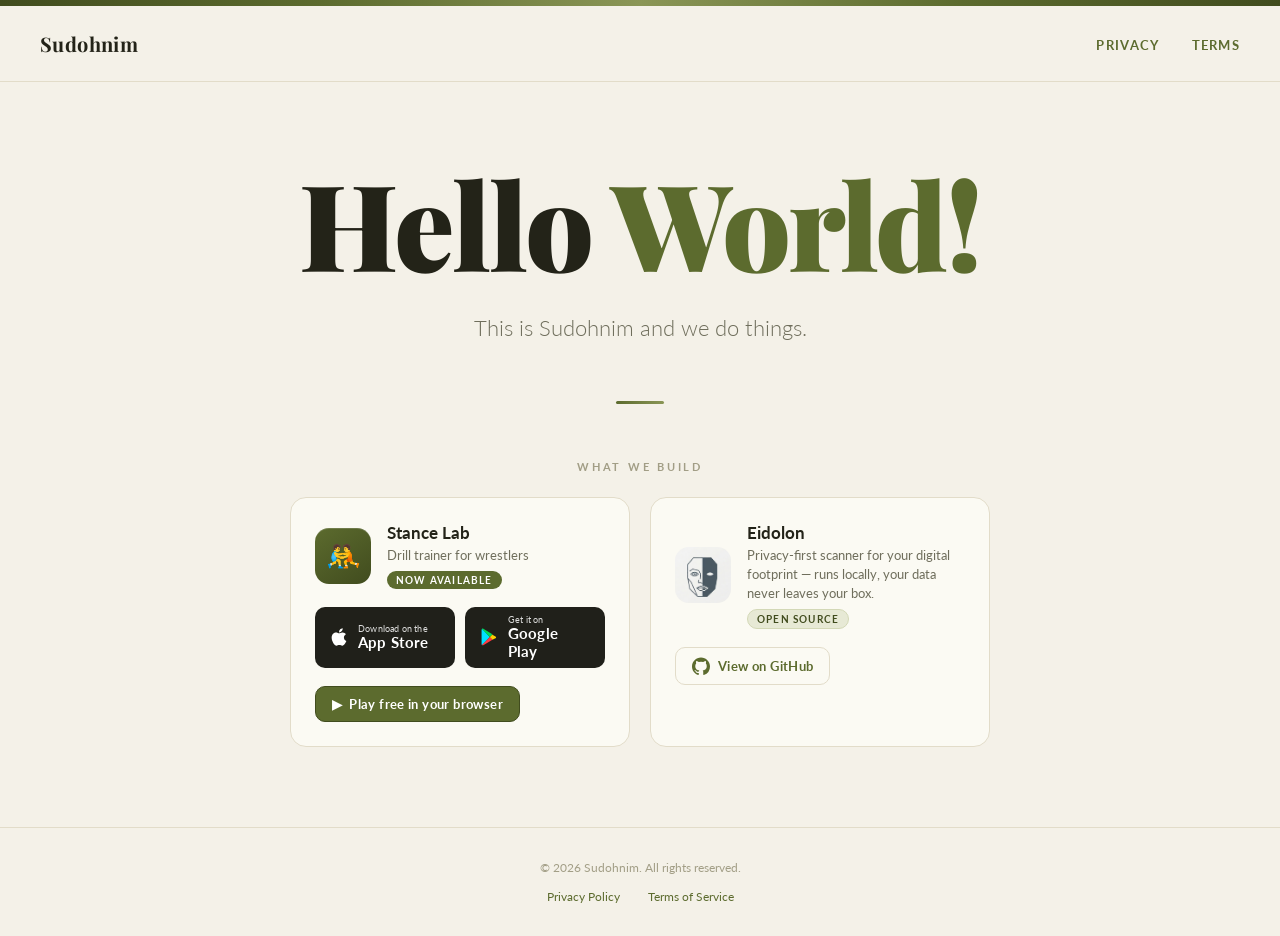
==== index.html @ e7ce8792 "updated website theme + added eidolon + fix up stance lab" ====
<!DOCTYPE html>
<html lang="en">
<head>
  <meta charset="UTF-8" />
  <meta name="viewport" content="width=device-width, initial-scale=1.0" />
  <title>Sudohnim</title>
  <meta name="google-site-verification" content="E_Pe6UE-UhsYs4GHNRGGZE3-8_mEVrTm-F8NxBRQSS4" />
  <link href="https://fonts.googleapis.com/css2?family=Playfair+Display:wght@700;900&family=Lato:wght@300;400;700&display=swap" rel="stylesheet" />
  <style>
    :root {
      --bg: #F4F1E8;        /* warm cream page */
      --surface: #FBFAF3;   /* card / raised surface */
      --surface-2: #EEEADD; /* subtle section background */
      --ink: #232318;       /* warm near-black text */
      --muted: #6F6E5C;     /* muted warm text */
      --faint: #A29E86;     /* faint labels */
      --olive: #5C6B2E;     /* rich olive green accent */
      --olive-deep: #414C1E;/* darker olive (hover) */
      --olive-tint: #E7E9D5;/* pale olive tint */
      --border: #E2DCC9;    /* warm border */
    }

    * { margin: 0; padding: 0; box-sizing: border-box; }

    body {
      font-family: 'Lato', sans-serif;
      background-color: var(--bg);
      color: var(--ink);
      min-height: 100vh;
      display: flex;
      flex-direction: column;
    }

    body::before {
      content: '';
      display: block;
      height: 6px;
      background: linear-gradient(90deg, var(--olive-deep), var(--olive), #8A9656, var(--olive), var(--olive-deep));
    }

    header {
      padding: 24px 40px;
      display: flex;
      align-items: center;
      justify-content: space-between;
      border-bottom: 1px solid var(--border);
    }

    .logo {
      font-family: 'Playfair Display', serif;
      font-size: 20px;
      font-weight: 700;
      color: var(--ink);
      letter-spacing: 0.02em;
    }

    nav a {
      font-size: 13px;
      font-weight: 700;
      letter-spacing: 0.1em;
      text-transform: uppercase;
      color: var(--olive);
      text-decoration: none;
      margin-left: 28px;
      transition: color 0.2s;
    }
    nav a:hover { color: var(--ink); }

    main {
      flex: 1;
      display: flex;
      flex-direction: column;
      align-items: center;
      justify-content: center;
      text-align: center;
      padding: 80px 24px;
    }

    h1 {
      font-family: 'Playfair Display', serif;
      font-size: clamp(56px, 12vw, 120px);
      font-weight: 900;
      line-height: 1;
      color: var(--ink);
      letter-spacing: -0.02em;
      margin-bottom: 28px;
    }

    h1 span {
      color: var(--olive);
    }

    .tagline {
      font-size: clamp(16px, 2.5vw, 22px);
      font-weight: 300;
      color: var(--muted);
      max-width: 480px;
      line-height: 1.6;
      margin-bottom: 56px;
    }

    .divider {
      width: 48px;
      height: 3px;
      background: linear-gradient(90deg, var(--olive), #8A9656);
      border-radius: 2px;
      margin: 0 auto 56px;
    }

    .apps {
      display: flex;
      flex-direction: column;
      align-items: center;
      gap: 20px;
      width: 100%;
    }

    .apps-label {
      font-size: 11px;
      font-weight: 700;
      letter-spacing: 0.25em;
      text-transform: uppercase;
      color: var(--faint);
      margin-bottom: 4px;
    }

    .card-grid {
      display: flex;
      flex-wrap: wrap;
      justify-content: center;
      gap: 20px;
      width: 100%;
      max-width: 760px;
    }

    .app-card {
      display: flex;
      flex-direction: column;
      gap: 18px;
      background: var(--surface);
      border: 1px solid var(--border);
      border-radius: 16px;
      padding: 24px;
      width: 340px;
      text-align: left;
      transition: transform 0.2s, box-shadow 0.2s, border-color 0.2s;
    }
    .app-card:hover {
      transform: translateY(-3px);
      box-shadow: 0 12px 28px rgba(65, 76, 30, 0.12);
      border-color: var(--olive-tint);
    }

    .app-head {
      display: flex;
      align-items: center;
      gap: 16px;
    }

    .app-icon {
      width: 56px;
      height: 56px;
      border-radius: 14px;
      display: flex;
      align-items: center;
      justify-content: center;
      font-size: 28px;
      flex-shrink: 0;
      overflow: hidden;
    }
    .app-icon.stance {
      background: linear-gradient(145deg, var(--olive), var(--olive-deep));
      box-shadow: inset 0 1px 0 rgba(255,255,255,0.15);
    }
    .app-icon img { width: 100%; height: 100%; object-fit: cover; display: block; }

    .app-info { flex: 1; min-width: 0; }
    .app-name {
      font-weight: 700;
      font-size: 17px;
      color: var(--ink);
      margin-bottom: 3px;
    }
    .app-desc {
      font-size: 13px;
      color: var(--muted);
      font-weight: 400;
      line-height: 1.45;
    }

    .badge-pill {
      display: inline-block;
      font-size: 10px;
      font-weight: 700;
      letter-spacing: 0.12em;
      text-transform: uppercase;
      padding: 3px 9px;
      border-radius: 20px;
      margin-top: 6px;
    }
    .badge-pill.live { background: var(--olive); color: #fff; }
    .badge-pill.oss {
      background: var(--olive-tint);
      color: var(--olive-deep);
      border: 1px solid #D3D8B6;
    }

    /* store badges */
    .stores { display: flex; gap: 10px; flex-wrap: wrap; }
    .store-badge {
      display: flex;
      align-items: center;
      gap: 9px;
      background: #20201A;
      color: #fff;
      border-radius: 10px;
      padding: 8px 14px;
      text-decoration: none;
      flex: 1;
      min-width: 130px;
      transition: background 0.2s;
    }
    .store-badge:hover { background: #000; }
    .store-badge svg { flex-shrink: 0; }
    .store-text { display: flex; flex-direction: column; line-height: 1.15; }
    .store-text .small { font-size: 9px; letter-spacing: 0.02em; opacity: 0.85; }
    .store-text .big { font-size: 15px; font-weight: 700; letter-spacing: 0.01em; }

    /* github link */
    .gh-link {
      display: inline-flex;
      align-items: center;
      gap: 8px;
      align-self: flex-start;
      font-size: 13px;
      font-weight: 700;
      letter-spacing: 0.03em;
      color: var(--olive);
      text-decoration: none;
      border: 1px solid var(--border);
      border-radius: 10px;
      padding: 9px 16px;
      transition: color 0.2s, border-color 0.2s, background 0.2s;
    }
    .gh-link:hover { color: var(--olive-deep); border-color: var(--olive); background: var(--olive-tint); }

    /* play-in-browser link */
    .play-link {
      display: inline-flex;
      align-items: center;
      gap: 8px;
      align-self: flex-start;
      font-size: 13px;
      font-weight: 700;
      letter-spacing: 0.03em;
      color: #fff;
      text-decoration: none;
      background: var(--olive);
      border: 1px solid var(--olive-deep);
      border-radius: 10px;
      padding: 9px 16px;
      transition: background 0.2s;
    }
    .play-link:hover { background: var(--olive-deep); }

    footer {
      padding: 32px 40px;
      text-align: center;
      border-top: 1px solid var(--border);
    }

    footer p {
      font-size: 12px;
      color: var(--faint);
      margin-bottom: 10px;
    }

    footer a {
      font-size: 12px;
      color: var(--olive);
      text-decoration: none;
      margin: 0 12px;
      transition: color 0.2s;
    }
    footer a:hover { color: var(--ink); }
  </style>
</head>
<body>
  <header>
    <div class="logo">Sudohnim</div>
    <nav>
      <a href="privacy.html">Privacy</a>
      <a href="terms.html">Terms</a>
    </nav>
  </header>

  <main>
    <h1>Hello <span>World!</span></h1>
    <p class="tagline">This is Sudohnim and we do things.</p>
    <div class="divider"></div>

    <div class="apps">
      <div class="apps-label">What We Build</div>
      <div class="card-grid">

        <!-- Stance Lab -->
        <div class="app-card">
          <div class="app-head">
            <div class="app-icon stance">🤼</div>
            <div class="app-info">
              <div class="app-name">Stance Lab</div>
              <div class="app-desc">Drill trainer for wrestlers</div>
              <span class="badge-pill live">Now Available</span>
            </div>
          </div>
          <div class="stores">
            <a class="store-badge" href="https://apps.apple.com/us/app/stance-lab-training/id6778647656" target="_blank" rel="noopener" aria-label="Download Stance Lab on the App Store">
              <svg width="20" height="20" viewBox="0 0 384 512" xmlns="http://www.w3.org/2000/svg"><path fill="#fff" d="M318.7 268.7c-.2-36.7 16.4-64.4 50-84.8-18.8-26.9-47.2-41.7-84.7-44.6-35.5-2.8-74.3 20.7-88.5 20.7-15 0-49.4-19.7-76.4-19.7C63.3 141.2 4 184.8 4 273.5q0 39.3 14.4 81.2c12.8 36.7 59 126.7 107.2 125.2 25.2-.6 43-17.9 75.8-17.9 31.8 0 48.3 17.9 76.4 17.9 48.6-.7 90.4-82.5 102.6-119.3-65.2-30.7-61.7-90-61.7-91.9zm-56.6-164.2c27.3-32.4 24.8-61.9 24-72.5-24.1 1.4-52 16.4-67.9 34.9-17.5 19.8-27.8 44.3-25.6 71.9 26.1 2 49.9-11.4 69.5-34.3z"/></svg>
              <span class="store-text"><span class="small">Download on the</span><span class="big">App Store</span></span>
            </a>
            <a class="store-badge" href="https://play.google.com/store/apps/details?id=com.sudohnim.stancecheck&hl=en_US" target="_blank" rel="noopener" aria-label="Get Stance Lab on Google Play">
              <svg width="20" height="20" viewBox="0 0 24 24" xmlns="http://www.w3.org/2000/svg">
                <path fill="#00E0FF" d="M3.6 2.3c-.3.3-.5.7-.5 1.3v16.8c0 .6.2 1 .5 1.3l.1.1L13 12.1v-.2L3.7 2.2z"/>
                <path fill="#FFCE00" d="m16 15.3-3-3v-.2l3-3 .1.1 3.7 2.1c1 .6 1 1.6 0 2.2L16.1 15.2z"/>
                <path fill="#FF3A44" d="M16.1 15.2 13 12 3.6 21.7c.4.4.9.4 1.6.1l10.9-6.6z"/>
                <path fill="#00D856" d="M16.1 8.8 5.2 2.2c-.7-.4-1.2-.3-1.6.1L13 12z"/>
              </svg>
              <span class="store-text"><span class="small">Get it on</span><span class="big">Google Play</span></span>
            </a>
          </div>
          <a class="play-link" href="/stancelab/">▶&nbsp; Play free in your browser</a>
        </div>

        <!-- Eidolon -->
        <div class="app-card">
          <div class="app-head">
            <div class="app-icon"><img src="assets/eidolon-logo.png" alt="Eidolon logo" /></div>
            <div class="app-info">
              <div class="app-name">Eidolon</div>
              <div class="app-desc">Privacy-first scanner for your digital footprint — runs locally, your data never leaves your box.</div>
              <span class="badge-pill oss">Open Source</span>
            </div>
          </div>
          <a class="gh-link" href="https://github.com/sudohnim/eidolon" target="_blank" rel="noopener">
            <svg width="18" height="18" viewBox="0 0 24 24" fill="currentColor" xmlns="http://www.w3.org/2000/svg"><path d="M12 .5C5.37.5 0 5.87 0 12.5c0 5.3 3.44 9.8 8.21 11.39.6.11.82-.26.82-.58v-2.03c-3.34.73-4.04-1.61-4.04-1.61-.55-1.39-1.34-1.76-1.34-1.76-1.09-.75.08-.73.08-.73 1.2.08 1.84 1.24 1.84 1.24 1.07 1.83 2.81 1.3 3.5.99.11-.78.42-1.3.76-1.6-2.67-.3-5.47-1.34-5.47-5.95 0-1.31.47-2.39 1.24-3.23-.13-.31-.54-1.53.11-3.19 0 0 1.01-.32 3.3 1.23a11.5 11.5 0 0 1 6.01 0c2.29-1.55 3.3-1.23 3.3-1.23.65 1.66.24 2.88.12 3.19.77.84 1.23 1.92 1.23 3.23 0 4.62-2.81 5.64-5.49 5.94.43.37.82 1.1.82 2.22v3.29c0 .32.21.69.83.58A12 12 0 0 0 24 12.5C24 5.87 18.63.5 12 .5z"/></svg>
            View on GitHub
          </a>
        </div>

      </div>
    </div>
  </main>

  <footer>
    <p>© 2026 Sudohnim. All rights reserved.</p>
    <div>
      <a href="privacy.html">Privacy Policy</a>
      <a href="terms.html">Terms of Service</a>
    </div>
  </footer>
</body>
</html>
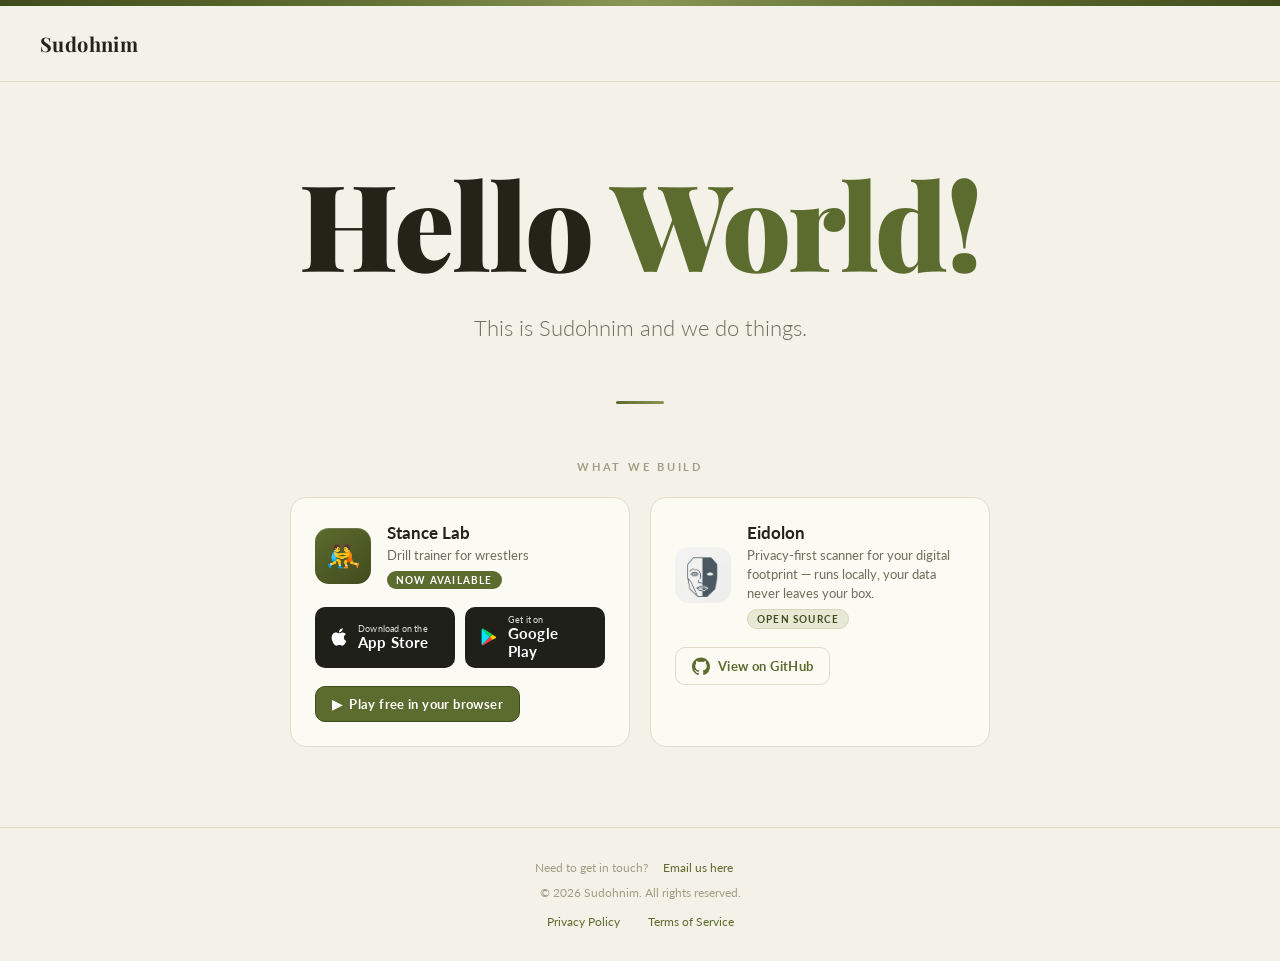
==== commit 2156c91f: "updated emails" ====
--- a/index.html
+++ b/index.html
@@ -288,10 +288,6 @@
 <body>
   <header>
     <div class="logo">Sudohnim</div>
-    <nav>
-      <a href="privacy.html">Privacy</a>
-      <a href="terms.html">Terms</a>
-    </nav>
   </header>
 
   <main>
@@ -352,6 +348,7 @@
   </main>
 
   <footer>
+    <p>Need to get in touch? <a href="mailto:hello@sudohnim.com">Email us here</a></p>
     <p>© 2026 Sudohnim. All rights reserved.</p>
     <div>
       <a href="privacy.html">Privacy Policy</a>
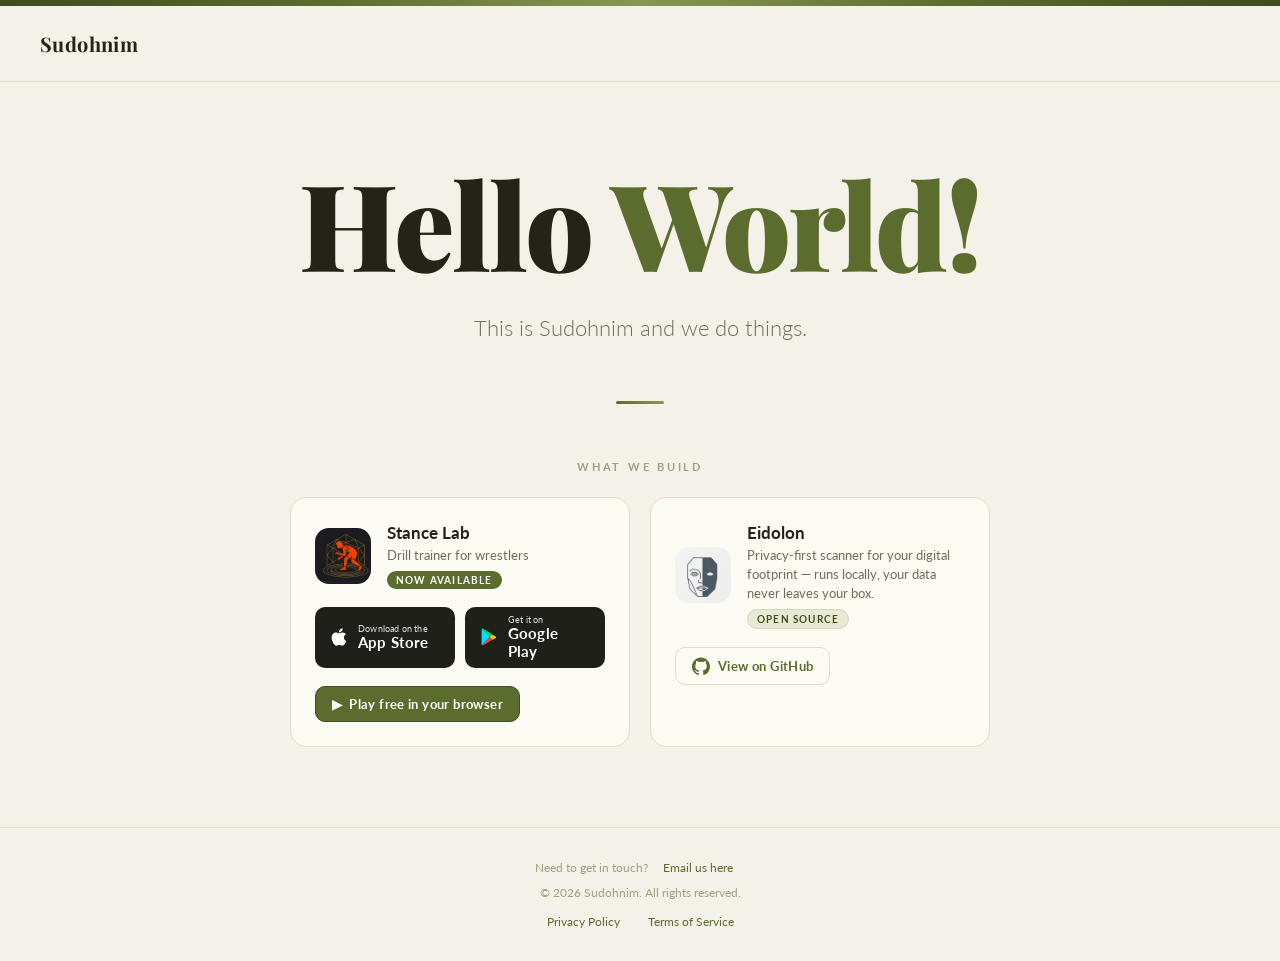
==== commit 621297c2: "fix icon + nav" ====
--- a/index.html
+++ b/index.html
@@ -302,7 +302,7 @@
         <!-- Stance Lab -->
         <div class="app-card">
           <div class="app-head">
-            <div class="app-icon stance">🤼</div>
+            <div class="app-icon"><img src="assets/stance-lab-icon-512.png" alt="Stance Lab icon" /></div>
             <div class="app-info">
               <div class="app-name">Stance Lab</div>
               <div class="app-desc">Drill trainer for wrestlers</div>
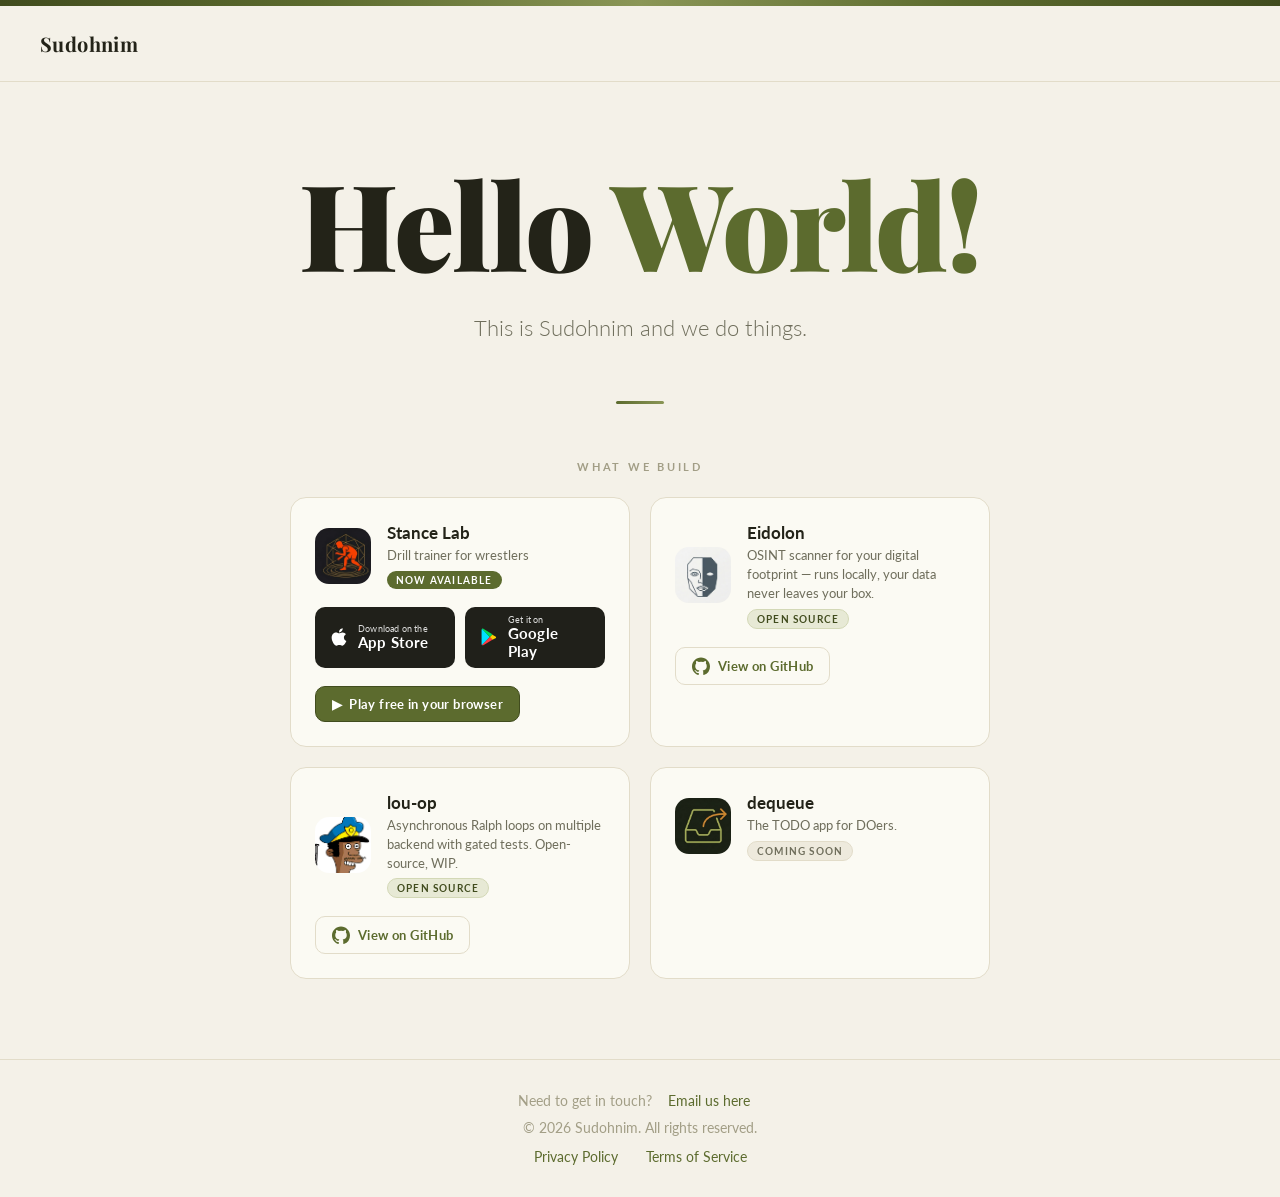
==== commit c6a27e3a: "updated website" ====
--- a/index.html
+++ b/index.html
@@ -204,6 +204,11 @@
       color: var(--olive-deep);
       border: 1px solid #D3D8B6;
     }
+    .badge-pill.soon {
+      background: var(--surface-2);
+      color: var(--muted);
+      border: 1px solid var(--border);
+    }
 
     /* store badges */
     .stores { display: flex; gap: 10px; flex-wrap: wrap; }
@@ -270,13 +275,13 @@
     }
 
     footer p {
-      font-size: 12px;
+      font-size: 14px;
       color: var(--faint);
       margin-bottom: 10px;
     }
 
     footer a {
-      font-size: 12px;
+      font-size: 14px;
       color: var(--olive);
       text-decoration: none;
       margin: 0 12px;
@@ -333,7 +338,7 @@
             <div class="app-icon"><img src="assets/eidolon-logo.png" alt="Eidolon logo" /></div>
             <div class="app-info">
               <div class="app-name">Eidolon</div>
-              <div class="app-desc">Privacy-first scanner for your digital footprint — runs locally, your data never leaves your box.</div>
+              <div class="app-desc">OSINT scanner for your digital footprint — runs locally, your data never leaves your box.</div>
               <span class="badge-pill oss">Open Source</span>
             </div>
           </div>
@@ -341,6 +346,34 @@
             <svg width="18" height="18" viewBox="0 0 24 24" fill="currentColor" xmlns="http://www.w3.org/2000/svg"><path d="M12 .5C5.37.5 0 5.87 0 12.5c0 5.3 3.44 9.8 8.21 11.39.6.11.82-.26.82-.58v-2.03c-3.34.73-4.04-1.61-4.04-1.61-.55-1.39-1.34-1.76-1.34-1.76-1.09-.75.08-.73.08-.73 1.2.08 1.84 1.24 1.84 1.24 1.07 1.83 2.81 1.3 3.5.99.11-.78.42-1.3.76-1.6-2.67-.3-5.47-1.34-5.47-5.95 0-1.31.47-2.39 1.24-3.23-.13-.31-.54-1.53.11-3.19 0 0 1.01-.32 3.3 1.23a11.5 11.5 0 0 1 6.01 0c2.29-1.55 3.3-1.23 3.3-1.23.65 1.66.24 2.88.12 3.19.77.84 1.23 1.92 1.23 3.23 0 4.62-2.81 5.64-5.49 5.94.43.37.82 1.1.82 2.22v3.29c0 .32.21.69.83.58A12 12 0 0 0 24 12.5C24 5.87 18.63.5 12 .5z"/></svg>
             View on GitHub
           </a>
+        </div>
+
+        <!-- lou-op -->
+        <div class="app-card">
+          <div class="app-head">
+            <div class="app-icon"><img src="assets/lou-op-logo.png" alt="lou-op logo" /></div>
+            <div class="app-info">
+              <div class="app-name">lou-op</div>
+              <div class="app-desc">Asynchronous Ralph loops on multiple backend with gated tests. Open-source, WIP.</div>
+              <span class="badge-pill oss">Open Source</span>
+            </div>
+          </div>
+          <a class="gh-link" href="https://github.com/sudohnim/lou-op" target="_blank" rel="noopener">
+            <svg width="18" height="18" viewBox="0 0 24 24" fill="currentColor" xmlns="http://www.w3.org/2000/svg"><path d="M12 .5C5.37.5 0 5.87 0 12.5c0 5.3 3.44 9.8 8.21 11.39.6.11.82-.26.82-.58v-2.03c-3.34.73-4.04-1.61-4.04-1.61-.55-1.39-1.34-1.76-1.34-1.76-1.09-.75.08-.73.08-.73 1.2.08 1.84 1.24 1.84 1.24 1.07 1.83 2.81 1.3 3.5.99.11-.78.42-1.3.76-1.6-2.67-.3-5.47-1.34-5.47-5.95 0-1.31.47-2.39 1.24-3.23-.13-.31-.54-1.53.11-3.19 0 0 1.01-.32 3.3 1.23a11.5 11.5 0 0 1 6.01 0c2.29-1.55 3.3-1.23 3.3-1.23.65 1.66.24 2.88.12 3.19.77.84 1.23 1.92 1.23 3.23 0 4.62-2.81 5.64-5.49 5.94.43.37.82 1.1.82 2.22v3.29c0 .32.21.69.83.58A12 12 0 0 0 24 12.5C24 5.87 18.63.5 12 .5z"/></svg>
+            View on GitHub
+          </a>
+        </div>
+
+        <!-- dequeue -->
+        <div class="app-card">
+          <div class="app-head">
+            <div class="app-icon"><img src="assets/dequeue-logo.png" alt="dequeue logo" /></div>
+            <div class="app-info">
+              <div class="app-name">dequeue</div>
+              <div class="app-desc">The TODO app for DOers.</div>
+              <span class="badge-pill soon">Coming Soon</span>
+            </div>
+          </div>
         </div>
 
       </div>
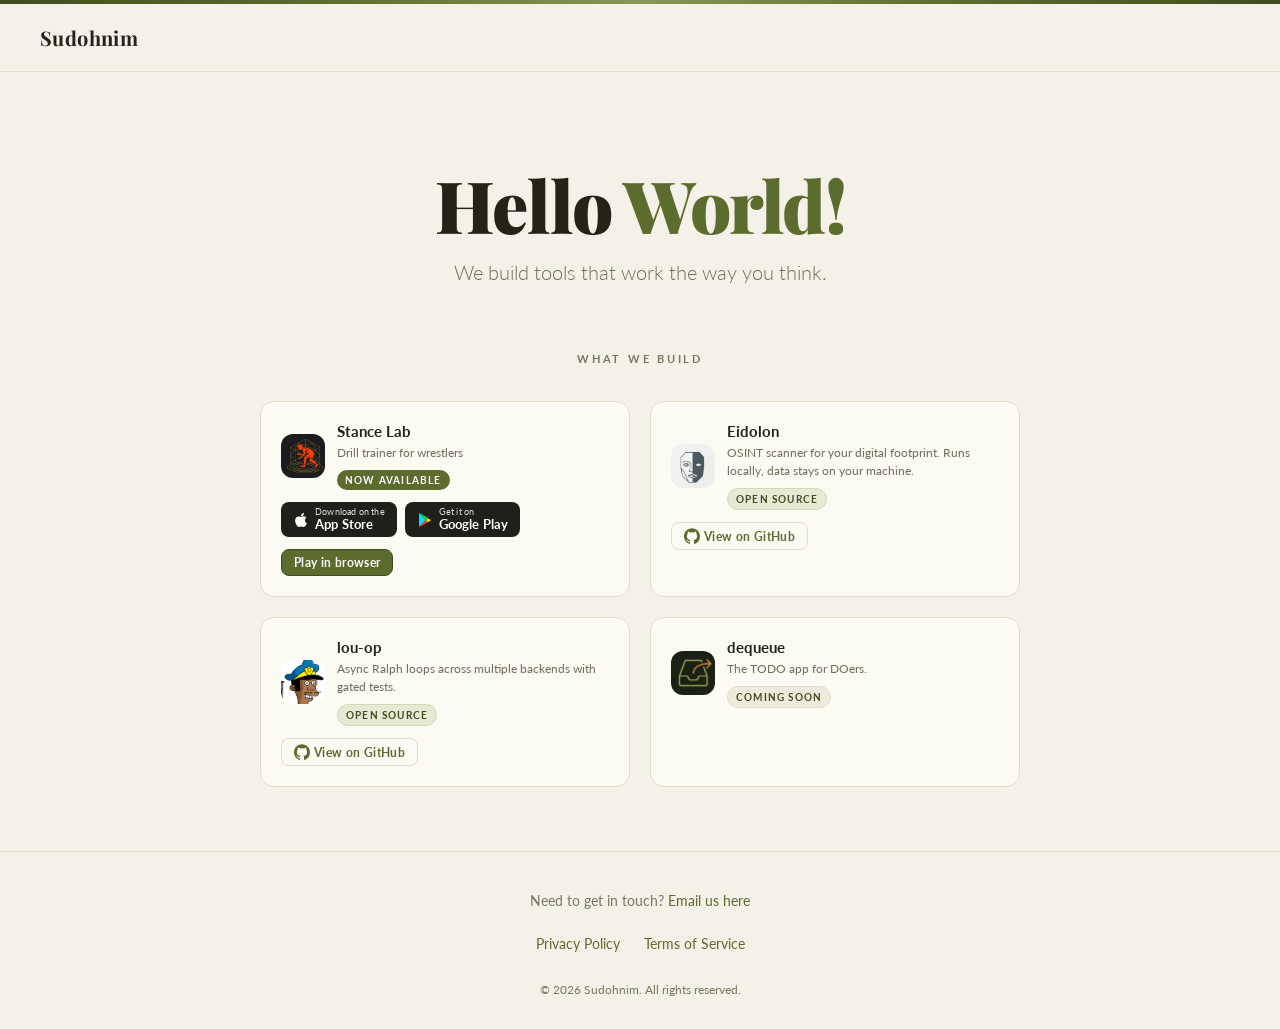
==== commit ca4a44d8: "polish up website" ====
--- a/index.html
+++ b/index.html
@@ -5,19 +5,33 @@
   <meta name="viewport" content="width=device-width, initial-scale=1.0" />
   <title>Sudohnim</title>
   <meta name="google-site-verification" content="E_Pe6UE-UhsYs4GHNRGGZE3-8_mEVrTm-F8NxBRQSS4" />
+  <link rel="preconnect" href="https://fonts.googleapis.com" />
+  <link rel="preconnect" href="https://fonts.gstatic.com" crossorigin />
   <link href="https://fonts.googleapis.com/css2?family=Playfair+Display:wght@700;900&family=Lato:wght@300;400;700&display=swap" rel="stylesheet" />
   <style>
     :root {
-      --bg: #F4F1E8;        /* warm cream page */
-      --surface: #FBFAF3;   /* card / raised surface */
-      --surface-2: #EEEADD; /* subtle section background */
-      --ink: #232318;       /* warm near-black text */
-      --muted: #6F6E5C;     /* muted warm text */
-      --faint: #A29E86;     /* faint labels */
-      --olive: #5C6B2E;     /* rich olive green accent */
-      --olive-deep: #414C1E;/* darker olive (hover) */
-      --olive-tint: #E7E9D5;/* pale olive tint */
-      --border: #E2DCC9;    /* warm border */
+      --bg: #F4F1E8;
+      --surface: #FBFAF3;
+      --surface-2: #EEEADD;
+      --ink: #232318;
+      --muted: #6F6E5C;
+      --faint: #7A7660;
+      --olive: #5C6B2E;
+      --olive-deep: #414C1E;
+      --olive-tint: #E7E9D5;
+      --border: #E2DCC9;
+      --sp-1: 4px;
+      --sp-2: 8px;
+      --sp-3: 12px;
+      --sp-4: 16px;
+      --sp-5: 20px;
+      --sp-6: 24px;
+      --sp-7: 28px;
+      --sp-8: 32px;
+      --sp-10: 40px;
+      --sp-12: 48px;
+      --sp-16: 64px;
+      --sp-24: 96px;
     }
 
     * { margin: 0; padding: 0; box-sizing: border-box; }
@@ -34,12 +48,12 @@
     body::before {
       content: '';
       display: block;
-      height: 6px;
+      height: 4px;
       background: linear-gradient(90deg, var(--olive-deep), var(--olive), #8A9656, var(--olive), var(--olive-deep));
     }
 
     header {
-      padding: 24px 40px;
+      padding: var(--sp-5) var(--sp-10);
       display: flex;
       align-items: center;
       justify-content: space-between;
@@ -61,29 +75,35 @@
       text-transform: uppercase;
       color: var(--olive);
       text-decoration: none;
-      margin-left: 28px;
-      transition: color 0.2s;
+      margin-left: var(--sp-7);
+      padding: 10px 0;
+      transition: color 0.2s ease-out;
     }
     nav a:hover { color: var(--ink); }
+
+    a:focus-visible, button:focus-visible {
+      outline: 2px solid var(--olive);
+      outline-offset: 2px;
+    }
 
     main {
       flex: 1;
       display: flex;
       flex-direction: column;
       align-items: center;
-      justify-content: center;
       text-align: center;
-      padding: 80px 24px;
+      padding: var(--sp-24) var(--sp-6) var(--sp-16);
     }
 
     h1 {
       font-family: 'Playfair Display', serif;
-      font-size: clamp(56px, 12vw, 120px);
+      font-size: clamp(42px, 8vw, 72px);
       font-weight: 900;
       line-height: 1;
       color: var(--ink);
       letter-spacing: -0.02em;
-      margin-bottom: 28px;
+      margin-bottom: var(--sp-4);
+      text-wrap: balance;
     }
 
     h1 span {
@@ -91,27 +111,20 @@
     }
 
     .tagline {
-      font-size: clamp(16px, 2.5vw, 22px);
+      font-size: clamp(16px, 2.5vw, 20px);
       font-weight: 300;
       color: var(--muted);
       max-width: 480px;
       line-height: 1.6;
-      margin-bottom: 56px;
-    }
-
-    .divider {
-      width: 48px;
-      height: 3px;
-      background: linear-gradient(90deg, var(--olive), #8A9656);
-      border-radius: 2px;
-      margin: 0 auto 56px;
+      margin-bottom: var(--sp-16);
+      text-wrap: pretty;
     }
 
     .apps {
       display: flex;
       flex-direction: column;
       align-items: center;
-      gap: 20px;
+      gap: var(--sp-8);
       width: 100%;
     }
 
@@ -121,14 +134,13 @@
       letter-spacing: 0.25em;
       text-transform: uppercase;
       color: var(--faint);
-      margin-bottom: 4px;
+      margin: 0 0 var(--sp-1);
     }
 
     .card-grid {
-      display: flex;
-      flex-wrap: wrap;
-      justify-content: center;
-      gap: 20px;
+      display: grid;
+      grid-template-columns: repeat(2, 1fr);
+      gap: var(--sp-5);
       width: 100%;
       max-width: 760px;
     }
@@ -136,37 +148,48 @@
     .app-card {
       display: flex;
       flex-direction: column;
-      gap: 18px;
+      gap: var(--sp-3);
       background: var(--surface);
       border: 1px solid var(--border);
-      border-radius: 16px;
-      padding: 24px;
-      width: 340px;
+      border-radius: 14px;
+      padding: var(--sp-5);
       text-align: left;
-      transition: transform 0.2s, box-shadow 0.2s, border-color 0.2s;
-    }
+      transition: transform 0.25s ease-out, box-shadow 0.25s ease-out, border-color 0.25s ease-out;
+      opacity: 0;
+      animation: fadeInUp 0.5s ease-out forwards;
+    }
+    .app-card:nth-child(1) { animation-delay: 0.1s; }
+    .app-card:nth-child(2) { animation-delay: 0.2s; }
+    .app-card:nth-child(3) { animation-delay: 0.3s; }
+    .app-card:nth-child(4) { animation-delay: 0.4s; }
     .app-card:hover {
       transform: translateY(-3px);
       box-shadow: 0 12px 28px rgba(65, 76, 30, 0.12);
       border-color: var(--olive-tint);
     }
 
+    @keyframes fadeInUp {
+      from { opacity: 0; transform: translateY(12px); }
+      to { opacity: 1; transform: translateY(0); }
+    }
+
     .app-head {
       display: flex;
       align-items: center;
-      gap: 16px;
+      gap: var(--sp-3);
     }
 
     .app-icon {
-      width: 56px;
-      height: 56px;
-      border-radius: 14px;
+      width: 44px;
+      height: 44px;
+      border-radius: 12px;
       display: flex;
       align-items: center;
       justify-content: center;
-      font-size: 28px;
+      font-size: 22px;
       flex-shrink: 0;
       overflow: hidden;
+      background: var(--surface-2);
     }
     .app-icon.stance {
       background: linear-gradient(145deg, var(--olive), var(--olive-deep));
@@ -177,15 +200,15 @@
     .app-info { flex: 1; min-width: 0; }
     .app-name {
       font-weight: 700;
-      font-size: 17px;
+      font-size: 15px;
       color: var(--ink);
-      margin-bottom: 3px;
+      margin-bottom: var(--sp-1);
     }
     .app-desc {
-      font-size: 13px;
+      font-size: 12px;
       color: var(--muted);
       font-weight: 400;
-      line-height: 1.45;
+      line-height: 1.5;
     }
 
     .badge-pill {
@@ -194,9 +217,9 @@
       font-weight: 700;
       letter-spacing: 0.12em;
       text-transform: uppercase;
-      padding: 3px 9px;
+      padding: var(--sp-1) var(--sp-2);
       border-radius: 20px;
-      margin-top: 6px;
+      margin-top: var(--sp-2);
     }
     .badge-pill.live { background: var(--olive); color: #fff; }
     .badge-pill.oss {
@@ -206,108 +229,156 @@
     }
     .badge-pill.soon {
       background: var(--surface-2);
-      color: var(--muted);
+      color: var(--olive-deep);
       border: 1px solid var(--border);
     }
 
-    /* store badges */
-    .stores { display: flex; gap: 10px; flex-wrap: wrap; }
+    .stores { display: flex; gap: var(--sp-2); flex-wrap: wrap; }
     .store-badge {
       display: flex;
       align-items: center;
-      gap: 9px;
+      gap: 6px;
       background: #20201A;
       color: #fff;
-      border-radius: 10px;
-      padding: 8px 14px;
+      border-radius: 8px;
+      padding: 5px var(--sp-3);
       text-decoration: none;
-      flex: 1;
-      min-width: 130px;
-      transition: background 0.2s;
-    }
-    .store-badge:hover { background: #000; }
+      transition: background 0.2s ease-out, transform 0.15s ease-out;
+    }
+    .store-badge:hover { background: #000; transform: scale(1.02); }
     .store-badge svg { flex-shrink: 0; }
     .store-text { display: flex; flex-direction: column; line-height: 1.15; }
     .store-text .small { font-size: 9px; letter-spacing: 0.02em; opacity: 0.85; }
-    .store-text .big { font-size: 15px; font-weight: 700; letter-spacing: 0.01em; }
-
-    /* github link */
+    .store-text .big { font-size: 13px; font-weight: 700; letter-spacing: 0.01em; }
+
     .gh-link {
       display: inline-flex;
       align-items: center;
-      gap: 8px;
+      gap: var(--sp-1);
       align-self: flex-start;
-      font-size: 13px;
+      font-size: 12px;
       font-weight: 700;
       letter-spacing: 0.03em;
       color: var(--olive);
       text-decoration: none;
       border: 1px solid var(--border);
-      border-radius: 10px;
-      padding: 9px 16px;
-      transition: color 0.2s, border-color 0.2s, background 0.2s;
-    }
-    .gh-link:hover { color: var(--olive-deep); border-color: var(--olive); background: var(--olive-tint); }
-
-    /* play-in-browser link */
+      border-radius: 8px;
+      padding: 5px var(--sp-3);
+      transition: color 0.2s ease-out, border-color 0.2s ease-out, background 0.2s ease-out, transform 0.15s ease-out;
+    }
+    .gh-link:hover { color: var(--olive-deep); border-color: var(--olive); background: var(--olive-tint); transform: scale(1.02); }
+
     .play-link {
       display: inline-flex;
       align-items: center;
-      gap: 8px;
+      gap: var(--sp-1);
       align-self: flex-start;
-      font-size: 13px;
+      font-size: 12px;
       font-weight: 700;
       letter-spacing: 0.03em;
       color: #fff;
       text-decoration: none;
       background: var(--olive);
       border: 1px solid var(--olive-deep);
-      border-radius: 10px;
-      padding: 9px 16px;
-      transition: background 0.2s;
-    }
-    .play-link:hover { background: var(--olive-deep); }
+      border-radius: 8px;
+      padding: 5px var(--sp-3);
+      transition: background 0.2s ease-out, transform 0.15s ease-out;
+    }
+    .play-link:hover { background: var(--olive-deep); transform: scale(1.02); }
 
     footer {
-      padding: 32px 40px;
-      text-align: center;
+      padding: var(--sp-10) var(--sp-10) var(--sp-8);
       border-top: 1px solid var(--border);
+    }
+
+    .footer-inner {
+      max-width: 760px;
+      margin: 0 auto;
+      display: flex;
+      flex-direction: column;
+      align-items: center;
+      gap: var(--sp-3);
     }
 
     footer p {
       font-size: 14px;
       color: var(--faint);
-      margin-bottom: 10px;
     }
 
     footer a {
       font-size: 14px;
       color: var(--olive);
       text-decoration: none;
-      margin: 0 12px;
-      transition: color 0.2s;
+      padding: 10px 0;
+      transition: color 0.2s ease-out;
     }
     footer a:hover { color: var(--ink); }
+
+    .footer-links {
+      display: flex;
+      gap: var(--sp-6);
+      margin-top: var(--sp-1);
+    }
+
+    .footer-copy {
+      margin-top: var(--sp-2);
+      font-size: 12px;
+    }
+
+    @media (max-width: 600px) {
+      header { padding: var(--sp-4) var(--sp-5); }
+      main { padding: var(--sp-16) var(--sp-5) var(--sp-12); }
+      .card-grid { grid-template-columns: 1fr; }
+      footer { padding: var(--sp-8) var(--sp-5) var(--sp-6); }
+    }
+
+    @media (prefers-color-scheme: dark) {
+      :root {
+        --bg: #1A1D15;
+        --surface: #222819;
+        --surface-2: #2A3120;
+        --ink: #E9E4D3;
+        --muted: #B0AB95;
+        --faint: #908D7E;
+        --olive: #A6B85C;
+        --olive-deep: #8FA54E;
+        --olive-tint: #333A26;
+        --border: #343B28;
+      }
+      .store-badge { background: #E9E4D3; color: #1A1D15; }
+      .store-badge:hover { background: #fff; }
+      .store-badge .small { color: #1A1D15; opacity: 0.7; }
+      .play-link { border-color: var(--olive-deep); }
+      body::before { background: linear-gradient(90deg, var(--olive-deep), var(--olive), #C4D68A, var(--olive), var(--olive-deep)); }
+    }
+
+    @media (prefers-reduced-motion: reduce) {
+      .app-card { animation: none; opacity: 1; transition: none; }
+      .app-card:hover { transform: none; }
+      .store-badge, .gh-link, .play-link, nav a, footer a { transition: none; }
+      .store-badge:hover, .gh-link:hover, .play-link:hover { transform: none; }
+    }
   </style>
 </head>
 <body>
   <header>
-    <div class="logo">Sudohnim</div>
+    <nav aria-label="Main">
+      <div class="logo">Sudohnim</div>
+    </nav>
   </header>
 
   <main>
     <h1>Hello <span>World!</span></h1>
-    <p class="tagline">This is Sudohnim and we do things.</p>
-    <div class="divider"></div>
+    <p class="tagline">We build tools that work the way you think.</p>
 
     <div class="apps">
-      <div class="apps-label">What We Build</div>
+      <h2 class="apps-label">What We Build</h2>
       <div class="card-grid">
 
         <!-- Stance Lab -->
         <div class="app-card">
           <div class="app-head">
-            <div class="app-icon"><img src="assets/stance-lab-icon-512.png" alt="Stance Lab icon" /></div>
+            <div class="app-icon"><img src="assets/stance-lab-icon-512.png" alt="Stance Lab icon" width="44" height="44" fetchpriority="high" /></div>
             <div class="app-info">
               <div class="app-name">Stance Lab</div>
               <div class="app-desc">Drill trainer for wrestlers</div>
@@ -316,11 +387,11 @@
           </div>
           <div class="stores">
             <a class="store-badge" href="https://apps.apple.com/us/app/stance-lab-training/id6778647656" target="_blank" rel="noopener" aria-label="Download Stance Lab on the App Store">
-              <svg width="20" height="20" viewBox="0 0 384 512" xmlns="http://www.w3.org/2000/svg"><path fill="#fff" d="M318.7 268.7c-.2-36.7 16.4-64.4 50-84.8-18.8-26.9-47.2-41.7-84.7-44.6-35.5-2.8-74.3 20.7-88.5 20.7-15 0-49.4-19.7-76.4-19.7C63.3 141.2 4 184.8 4 273.5q0 39.3 14.4 81.2c12.8 36.7 59 126.7 107.2 125.2 25.2-.6 43-17.9 75.8-17.9 31.8 0 48.3 17.9 76.4 17.9 48.6-.7 90.4-82.5 102.6-119.3-65.2-30.7-61.7-90-61.7-91.9zm-56.6-164.2c27.3-32.4 24.8-61.9 24-72.5-24.1 1.4-52 16.4-67.9 34.9-17.5 19.8-27.8 44.3-25.6 71.9 26.1 2 49.9-11.4 69.5-34.3z"/></svg>
+              <svg width="16" height="16" viewBox="0 0 384 512" xmlns="http://www.w3.org/2000/svg"><path fill="#fff" d="M318.7 268.7c-.2-36.7 16.4-64.4 50-84.8-18.8-26.9-47.2-41.7-84.7-44.6-35.5-2.8-74.3 20.7-88.5 20.7-15 0-49.4-19.7-76.4-19.7C63.3 141.2 4 184.8 4 273.5q0 39.3 14.4 81.2c12.8 36.7 59 126.7 107.2 125.2 25.2-.6 43-17.9 75.8-17.9 31.8 0 48.3 17.9 76.4 17.9 48.6-.7 90.4-82.5 102.6-119.3-65.2-30.7-61.7-90-61.7-91.9zm-56.6-164.2c27.3-32.4 24.8-61.9 24-72.5-24.1 1.4-52 16.4-67.9 34.9-17.5 19.8-27.8 44.3-25.6 71.9 26.1 2 49.9-11.4 69.5-34.3z"/></svg>
               <span class="store-text"><span class="small">Download on the</span><span class="big">App Store</span></span>
             </a>
             <a class="store-badge" href="https://play.google.com/store/apps/details?id=com.sudohnim.stancecheck&hl=en_US" target="_blank" rel="noopener" aria-label="Get Stance Lab on Google Play">
-              <svg width="20" height="20" viewBox="0 0 24 24" xmlns="http://www.w3.org/2000/svg">
+              <svg width="16" height="16" viewBox="0 0 24 24" xmlns="http://www.w3.org/2000/svg">
                 <path fill="#00E0FF" d="M3.6 2.3c-.3.3-.5.7-.5 1.3v16.8c0 .6.2 1 .5 1.3l.1.1L13 12.1v-.2L3.7 2.2z"/>
                 <path fill="#FFCE00" d="m16 15.3-3-3v-.2l3-3 .1.1 3.7 2.1c1 .6 1 1.6 0 2.2L16.1 15.2z"/>
                 <path fill="#FF3A44" d="M16.1 15.2 13 12 3.6 21.7c.4.4.9.4 1.6.1l10.9-6.6z"/>
@@ -329,21 +400,21 @@
               <span class="store-text"><span class="small">Get it on</span><span class="big">Google Play</span></span>
             </a>
           </div>
-          <a class="play-link" href="/stancelab/">▶&nbsp; Play free in your browser</a>
+          <a class="play-link" href="/stancelab/">Play in browser</a>
         </div>
 
         <!-- Eidolon -->
         <div class="app-card">
           <div class="app-head">
-            <div class="app-icon"><img src="assets/eidolon-logo.png" alt="Eidolon logo" /></div>
+            <div class="app-icon"><img src="assets/eidolon-logo.png" alt="Eidolon logo" width="44" height="44" loading="lazy" /></div>
             <div class="app-info">
               <div class="app-name">Eidolon</div>
-              <div class="app-desc">OSINT scanner for your digital footprint — runs locally, your data never leaves your box.</div>
+              <div class="app-desc">OSINT scanner for your digital footprint. Runs locally, data stays on your machine.</div>
               <span class="badge-pill oss">Open Source</span>
             </div>
           </div>
           <a class="gh-link" href="https://github.com/sudohnim/eidolon" target="_blank" rel="noopener">
-            <svg width="18" height="18" viewBox="0 0 24 24" fill="currentColor" xmlns="http://www.w3.org/2000/svg"><path d="M12 .5C5.37.5 0 5.87 0 12.5c0 5.3 3.44 9.8 8.21 11.39.6.11.82-.26.82-.58v-2.03c-3.34.73-4.04-1.61-4.04-1.61-.55-1.39-1.34-1.76-1.34-1.76-1.09-.75.08-.73.08-.73 1.2.08 1.84 1.24 1.84 1.24 1.07 1.83 2.81 1.3 3.5.99.11-.78.42-1.3.76-1.6-2.67-.3-5.47-1.34-5.47-5.95 0-1.31.47-2.39 1.24-3.23-.13-.31-.54-1.53.11-3.19 0 0 1.01-.32 3.3 1.23a11.5 11.5 0 0 1 6.01 0c2.29-1.55 3.3-1.23 3.3-1.23.65 1.66.24 2.88.12 3.19.77.84 1.23 1.92 1.23 3.23 0 4.62-2.81 5.64-5.49 5.94.43.37.82 1.1.82 2.22v3.29c0 .32.21.69.83.58A12 12 0 0 0 24 12.5C24 5.87 18.63.5 12 .5z"/></svg>
+            <svg width="16" height="16" viewBox="0 0 24 24" fill="currentColor" xmlns="http://www.w3.org/2000/svg"><path d="M12 .5C5.37.5 0 5.87 0 12.5c0 5.3 3.44 9.8 8.21 11.39.6.11.82-.26.82-.58v-2.03c-3.34.73-4.04-1.61-4.04-1.61-.55-1.39-1.34-1.76-1.34-1.76-1.09-.75.08-.73.08-.73 1.2.08 1.84 1.24 1.84 1.24 1.07 1.83 2.81 1.3 3.5.99.11-.78.42-1.3.76-1.6-2.67-.3-5.47-1.34-5.47-5.95 0-1.31.47-2.39 1.24-3.23-.13-.31-.54-1.53.11-3.19 0 0 1.01-.32 3.3 1.23a11.5 11.5 0 0 1 6.01 0c2.29-1.55 3.3-1.23 3.3-1.23.65 1.66.24 2.88.12 3.19.77.84 1.23 1.92 1.23 3.23 0 4.62-2.81 5.64-5.49 5.94.43.37.82 1.1.82 2.22v3.29c0 .32.21.69.83.58A12 12 0 0 0 24 12.5C24 5.87 18.63.5 12 .5z"/></svg>
             View on GitHub
           </a>
         </div>
@@ -351,15 +422,15 @@
         <!-- lou-op -->
         <div class="app-card">
           <div class="app-head">
-            <div class="app-icon"><img src="assets/lou-op-logo.png" alt="lou-op logo" /></div>
+            <div class="app-icon"><img src="assets/lou-op-logo.png" alt="lou-op logo" width="44" height="44" loading="lazy" /></div>
             <div class="app-info">
               <div class="app-name">lou-op</div>
-              <div class="app-desc">Asynchronous Ralph loops on multiple backend with gated tests. Open-source, WIP.</div>
+              <div class="app-desc">Async Ralph loops across multiple backends with gated tests.</div>
               <span class="badge-pill oss">Open Source</span>
             </div>
           </div>
           <a class="gh-link" href="https://github.com/sudohnim/lou-op" target="_blank" rel="noopener">
-            <svg width="18" height="18" viewBox="0 0 24 24" fill="currentColor" xmlns="http://www.w3.org/2000/svg"><path d="M12 .5C5.37.5 0 5.87 0 12.5c0 5.3 3.44 9.8 8.21 11.39.6.11.82-.26.82-.58v-2.03c-3.34.73-4.04-1.61-4.04-1.61-.55-1.39-1.34-1.76-1.34-1.76-1.09-.75.08-.73.08-.73 1.2.08 1.84 1.24 1.84 1.24 1.07 1.83 2.81 1.3 3.5.99.11-.78.42-1.3.76-1.6-2.67-.3-5.47-1.34-5.47-5.95 0-1.31.47-2.39 1.24-3.23-.13-.31-.54-1.53.11-3.19 0 0 1.01-.32 3.3 1.23a11.5 11.5 0 0 1 6.01 0c2.29-1.55 3.3-1.23 3.3-1.23.65 1.66.24 2.88.12 3.19.77.84 1.23 1.92 1.23 3.23 0 4.62-2.81 5.64-5.49 5.94.43.37.82 1.1.82 2.22v3.29c0 .32.21.69.83.58A12 12 0 0 0 24 12.5C24 5.87 18.63.5 12 .5z"/></svg>
+            <svg width="16" height="16" viewBox="0 0 24 24" fill="currentColor" xmlns="http://www.w3.org/2000/svg"><path d="M12 .5C5.37.5 0 5.87 0 12.5c0 5.3 3.44 9.8 8.21 11.39.6.11.82-.26.82-.58v-2.03c-3.34.73-4.04-1.61-4.04-1.61-.55-1.39-1.34-1.76-1.34-1.76-1.09-.75.08-.73.08-.73 1.2.08 1.84 1.24 1.84 1.24 1.07 1.83 2.81 1.3 3.5.99.11-.78.42-1.3.76-1.6-2.67-.3-5.47-1.34-5.47-5.95 0-1.31.47-2.39 1.24-3.23-.13-.31-.54-1.53.11-3.19 0 0 1.01-.32 3.3 1.23a11.5 11.5 0 0 1 6.01 0c2.29-1.55 3.3-1.23 3.3-1.23.65 1.66.24 2.88.12 3.19.77.84 1.23 1.92 1.23 3.23 0 4.62-2.81 5.64-5.49 5.94.43.37.82 1.1.82 2.22v3.29c0 .32.21.69.83.58A12 12 0 0 0 24 12.5C24 5.87 18.63.5 12 .5z"/></svg>
             View on GitHub
           </a>
         </div>
@@ -367,7 +438,7 @@
         <!-- dequeue -->
         <div class="app-card">
           <div class="app-head">
-            <div class="app-icon"><img src="assets/dequeue-logo.png" alt="dequeue logo" /></div>
+            <div class="app-icon"><img src="assets/dequeue-logo.png" alt="dequeue logo" width="44" height="44" loading="lazy" /></div>
             <div class="app-info">
               <div class="app-name">dequeue</div>
               <div class="app-desc">The TODO app for DOers.</div>
@@ -381,11 +452,13 @@
   </main>
 
   <footer>
-    <p>Need to get in touch? <a href="mailto:hello@sudohnim.com">Email us here</a></p>
-    <p>© 2026 Sudohnim. All rights reserved.</p>
-    <div>
-      <a href="privacy.html">Privacy Policy</a>
-      <a href="terms.html">Terms of Service</a>
+    <div class="footer-inner">
+      <p>Need to get in touch? <a href="mailto:hello@sudohnim.com">Email us here</a></p>
+      <div class="footer-links">
+        <a href="privacy.html">Privacy Policy</a>
+        <a href="terms.html">Terms of Service</a>
+      </div>
+      <p class="footer-copy">&copy; 2026 Sudohnim. All rights reserved.</p>
     </div>
   </footer>
 </body>
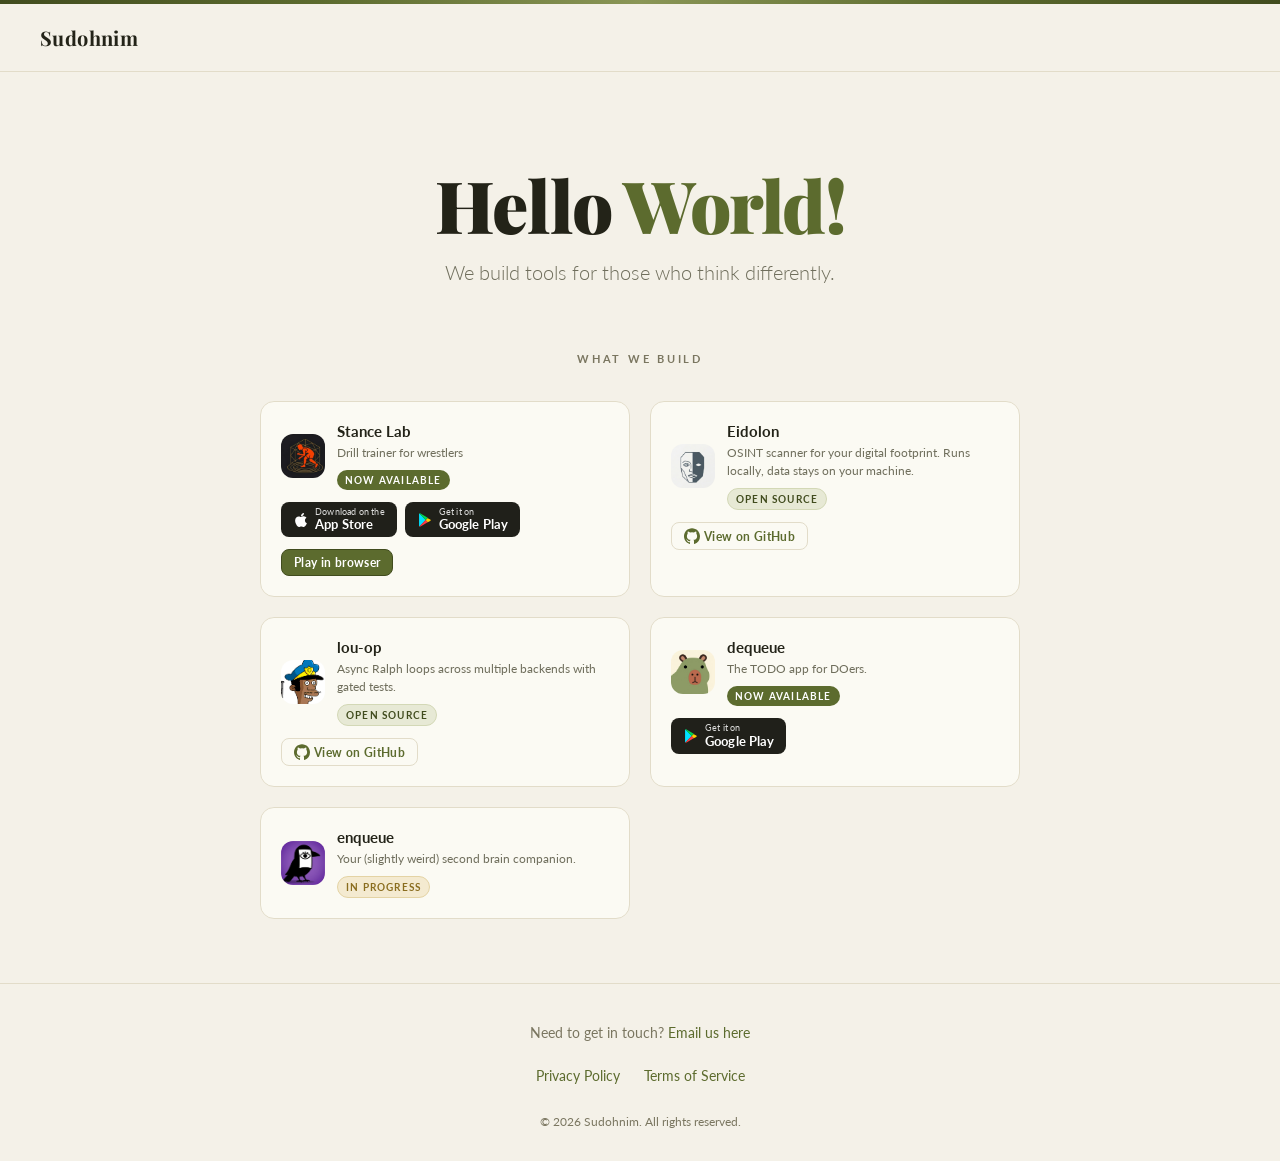
==== commit 1d6ce8be: "updated website" ====
--- a/index.html
+++ b/index.html
@@ -232,6 +232,11 @@
       color: var(--olive-deep);
       border: 1px solid var(--border);
     }
+    .badge-pill.progress {
+      background: #F4EAD0;
+      color: #8A6D1F;
+      border: 1px solid #E4D3A4;
+    }
 
     .stores { display: flex; gap: var(--sp-2); flex-wrap: wrap; }
     .store-badge {
@@ -369,7 +374,7 @@
 
   <main>
     <h1>Hello <span>World!</span></h1>
-    <p class="tagline">We build tools that work the way you think.</p>
+    <p class="tagline">We build tools for those who think differently.</p>
 
     <div class="apps">
       <h2 class="apps-label">What We Build</h2>
@@ -442,7 +447,30 @@
             <div class="app-info">
               <div class="app-name">dequeue</div>
               <div class="app-desc">The TODO app for DOers.</div>
-              <span class="badge-pill soon">Coming Soon</span>
+              <span class="badge-pill live">Now Available</span>
+            </div>
+          </div>
+          <div class="stores">
+            <a class="store-badge" href="https://play.google.com/store/apps/details?id=com.sudohnim.dequeue&hl=en_US" target="_blank" rel="noopener" aria-label="Get dequeue on Google Play">
+              <svg width="16" height="16" viewBox="0 0 24 24" xmlns="http://www.w3.org/2000/svg">
+                <path fill="#00E0FF" d="M3.6 2.3c-.3.3-.5.7-.5 1.3v16.8c0 .6.2 1 .5 1.3l.1.1L13 12.1v-.2L3.7 2.2z"/>
+                <path fill="#FFCE00" d="m16 15.3-3-3v-.2l3-3 .1.1 3.7 2.1c1 .6 1 1.6 0 2.2L16.1 15.2z"/>
+                <path fill="#FF3A44" d="M16.1 15.2 13 12 3.6 21.7c.4.4.9.4 1.6.1l10.9-6.6z"/>
+                <path fill="#00D856" d="M16.1 8.8 5.2 2.2c-.7-.4-1.2-.3-1.6.1L13 12z"/>
+              </svg>
+              <span class="store-text"><span class="small">Get it on</span><span class="big">Google Play</span></span>
+            </a>
+          </div>
+        </div>
+
+        <!-- enqueue -->
+        <div class="app-card">
+          <div class="app-head">
+            <div class="app-icon"><img src="assets/enqueue-logo.png" alt="enqueue logo" width="44" height="44" loading="lazy" /></div>
+            <div class="app-info">
+              <div class="app-name">enqueue</div>
+              <div class="app-desc">Your (slightly weird) second brain companion.</div>
+              <span class="badge-pill progress">In Progress</span>
             </div>
           </div>
         </div>
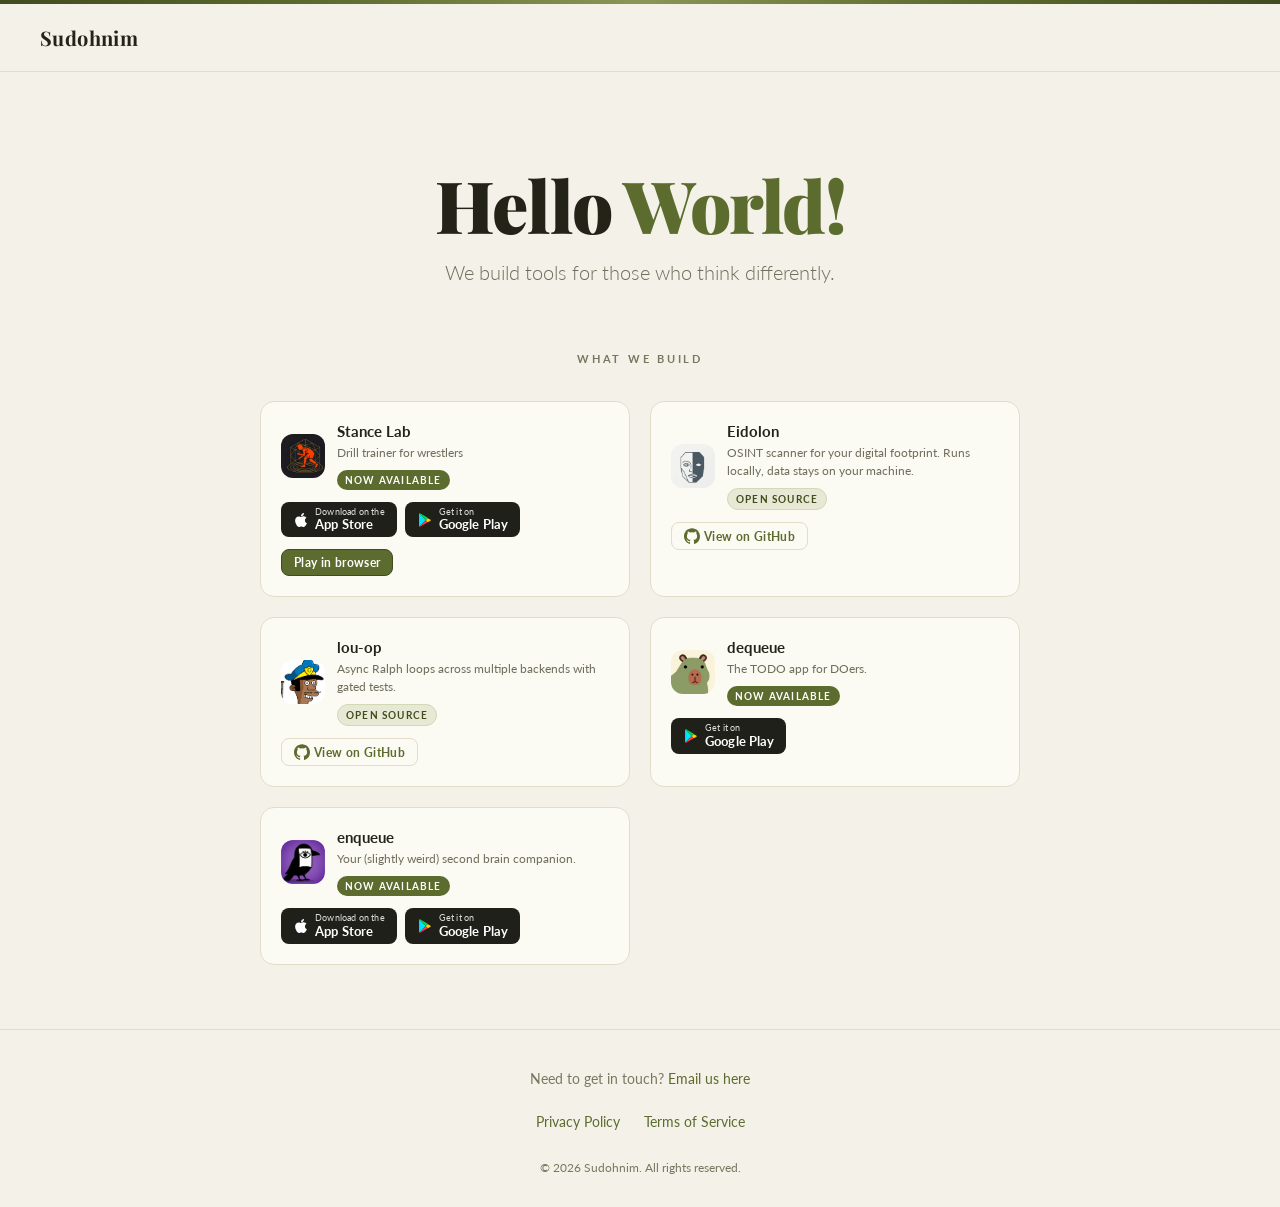
==== commit 0765e3cd: "updated terms and privayc for both apps - added links" ====
--- a/index.html
+++ b/index.html
@@ -353,6 +353,7 @@
       .store-badge { background: #E9E4D3; color: #1A1D15; }
       .store-badge:hover { background: #fff; }
       .store-badge .small { color: #1A1D15; opacity: 0.7; }
+      .store-badge svg path[fill="#fff"] { fill: #1A1D15; }
       .play-link { border-color: var(--olive-deep); }
       body::before { background: linear-gradient(90deg, var(--olive-deep), var(--olive), #C4D68A, var(--olive), var(--olive-deep)); }
     }
@@ -470,8 +471,23 @@
             <div class="app-info">
               <div class="app-name">enqueue</div>
               <div class="app-desc">Your (slightly weird) second brain companion.</div>
-              <span class="badge-pill progress">In Progress</span>
+              <span class="badge-pill live">Now Available</span>
             </div>
+          </div>
+          <div class="stores">
+            <a class="store-badge" href="https://apps.apple.com/us/app/enqueue-second-brain/id6827283714" target="_blank" rel="noopener" aria-label="Download enqueue on the App Store">
+              <svg width="16" height="16" viewBox="0 0 384 512" xmlns="http://www.w3.org/2000/svg"><path fill="#fff" d="M318.7 268.7c-.2-36.7 16.4-64.4 50-84.8-18.8-26.9-47.2-41.7-84.7-44.6-35.5-2.8-74.3 20.7-88.5 20.7-15 0-49.4-19.7-76.4-19.7C63.3 141.2 4 184.8 4 273.5q0 39.3 14.4 81.2c12.8 36.7 59 126.7 107.2 125.2 25.2-.6 43-17.9 75.8-17.9 31.8 0 48.3 17.9 76.4 17.9 48.6-.7 90.4-82.5 102.6-119.3-65.2-30.7-61.7-90-61.7-91.9zm-56.6-164.2c27.3-32.4 24.8-61.9 24-72.5-24.1 1.4-52 16.4-67.9 34.9-17.5 19.8-27.8 44.3-25.6 71.9 26.1 2 49.9-11.4 69.5-34.3z"/></svg>
+              <span class="store-text"><span class="small">Download on the</span><span class="big">App Store</span></span>
+            </a>
+            <a class="store-badge" href="https://play.google.com/store/apps/details?id=com.sudohnim.enqueue&hl=en_US" target="_blank" rel="noopener" aria-label="Get enqueue on Google Play">
+              <svg width="16" height="16" viewBox="0 0 24 24" xmlns="http://www.w3.org/2000/svg">
+                <path fill="#00E0FF" d="M3.6 2.3c-.3.3-.5.7-.5 1.3v16.8c0 .6.2 1 .5 1.3l.1.1L13 12.1v-.2L3.7 2.2z"/>
+                <path fill="#FFCE00" d="m16 15.3-3-3v-.2l3-3 .1.1 3.7 2.1c1 .6 1 1.6 0 2.2L16.1 15.2z"/>
+                <path fill="#FF3A44" d="M16.1 15.2 13 12 3.6 21.7c.4.4.9.4 1.6.1l10.9-6.6z"/>
+                <path fill="#00D856" d="M16.1 8.8 5.2 2.2c-.7-.4-1.2-.3-1.6.1L13 12z"/>
+              </svg>
+              <span class="store-text"><span class="small">Get it on</span><span class="big">Google Play</span></span>
+            </a>
           </div>
         </div>
 
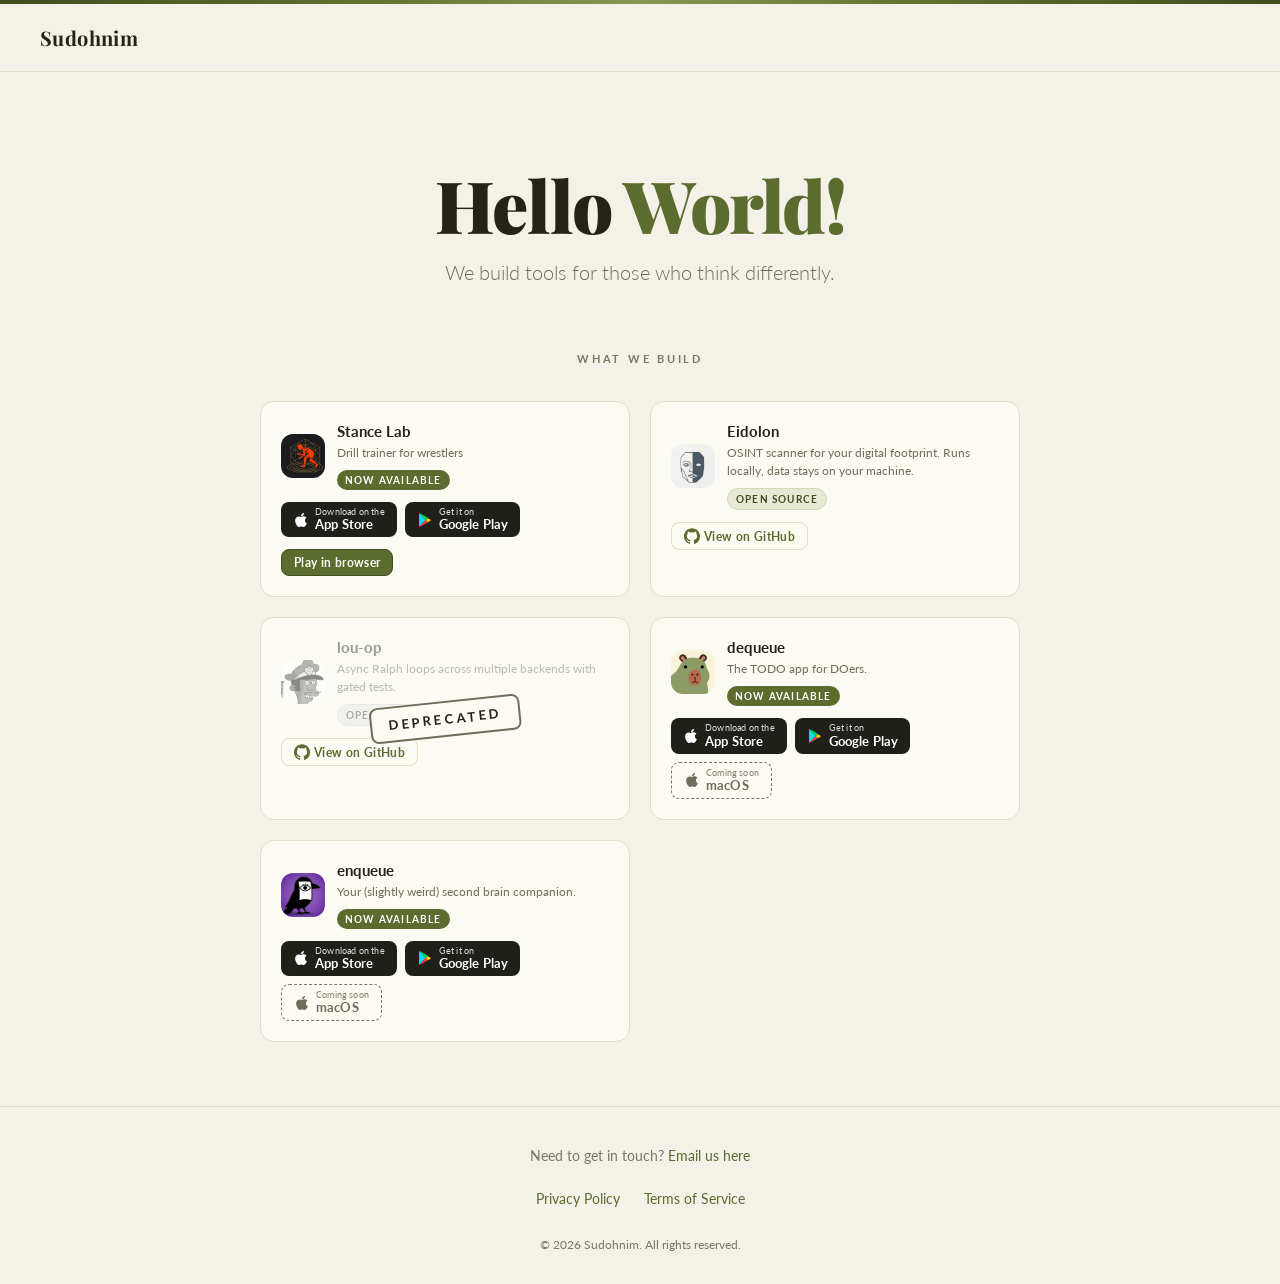
==== commit b532aa29: "fixed links and services rendered" ====
--- a/index.html
+++ b/index.html
@@ -162,6 +162,7 @@
     .app-card:nth-child(2) { animation-delay: 0.2s; }
     .app-card:nth-child(3) { animation-delay: 0.3s; }
     .app-card:nth-child(4) { animation-delay: 0.4s; }
+    .app-card:nth-child(5) { animation-delay: 0.5s; }
     .app-card:hover {
       transform: translateY(-3px);
       box-shadow: 0 12px 28px rgba(65, 76, 30, 0.12);
@@ -251,6 +252,34 @@
       transition: background 0.2s ease-out, transform 0.15s ease-out;
     }
     .store-badge:hover { background: #000; transform: scale(1.02); }
+    .store-badge.soon, .store-badge.soon:hover {
+      background: transparent;
+      color: var(--muted);
+      border: 1px dashed var(--faint);
+      transform: none;
+      cursor: default;
+    }
+
+    .app-card.deprecated { position: relative; }
+    .app-card.deprecated > :not(.gh-link) { filter: grayscale(1); opacity: 0.45; }
+    .app-card.deprecated::after {
+      content: 'Deprecated';
+      position: absolute;
+      top: 50%;
+      left: 50%;
+      transform: translate(-50%, -50%) rotate(-6deg);
+      padding: var(--sp-2) var(--sp-4);
+      font-size: 13px;
+      font-weight: 700;
+      letter-spacing: 0.25em;
+      text-transform: uppercase;
+      color: var(--ink);
+      background: var(--surface);
+      border: 2px solid var(--muted);
+      border-radius: 8px;
+      pointer-events: none;
+    }
+    .app-card.deprecated:hover { transform: none; box-shadow: none; border-color: var(--border); }
     .store-badge svg { flex-shrink: 0; }
     .store-text { display: flex; flex-direction: column; line-height: 1.15; }
     .store-text .small { font-size: 9px; letter-spacing: 0.02em; opacity: 0.85; }
@@ -352,6 +381,8 @@
       }
       .store-badge { background: #E9E4D3; color: #1A1D15; }
       .store-badge:hover { background: #fff; }
+      .store-badge.soon, .store-badge.soon:hover { background: transparent; color: var(--muted); }
+      .store-badge.soon .small { color: inherit; }
       .store-badge .small { color: #1A1D15; opacity: 0.7; }
       .store-badge svg path[fill="#fff"] { fill: #1A1D15; }
       .play-link { border-color: var(--olive-deep); }
@@ -426,7 +457,7 @@
         </div>
 
         <!-- lou-op -->
-        <div class="app-card">
+        <div class="app-card deprecated">
           <div class="app-head">
             <div class="app-icon"><img src="assets/lou-op-logo.png" alt="lou-op logo" width="44" height="44" loading="lazy" /></div>
             <div class="app-info">
@@ -452,6 +483,10 @@
             </div>
           </div>
           <div class="stores">
+            <a class="store-badge" href="https://apps.apple.com/us/app/dequeue-todo/id6790164846" target="_blank" rel="noopener" aria-label="Download dequeue on the App Store">
+              <svg width="16" height="16" viewBox="0 0 384 512" xmlns="http://www.w3.org/2000/svg"><path fill="#fff" d="M318.7 268.7c-.2-36.7 16.4-64.4 50-84.8-18.8-26.9-47.2-41.7-84.7-44.6-35.5-2.8-74.3 20.7-88.5 20.7-15 0-49.4-19.7-76.4-19.7C63.3 141.2 4 184.8 4 273.5q0 39.3 14.4 81.2c12.8 36.7 59 126.7 107.2 125.2 25.2-.6 43-17.9 75.8-17.9 31.8 0 48.3 17.9 76.4 17.9 48.6-.7 90.4-82.5 102.6-119.3-65.2-30.7-61.7-90-61.7-91.9zm-56.6-164.2c27.3-32.4 24.8-61.9 24-72.5-24.1 1.4-52 16.4-67.9 34.9-17.5 19.8-27.8 44.3-25.6 71.9 26.1 2 49.9-11.4 69.5-34.3z"/></svg>
+              <span class="store-text"><span class="small">Download on the</span><span class="big">App Store</span></span>
+            </a>
             <a class="store-badge" href="https://play.google.com/store/apps/details?id=com.sudohnim.dequeue&hl=en_US" target="_blank" rel="noopener" aria-label="Get dequeue on Google Play">
               <svg width="16" height="16" viewBox="0 0 24 24" xmlns="http://www.w3.org/2000/svg">
                 <path fill="#00E0FF" d="M3.6 2.3c-.3.3-.5.7-.5 1.3v16.8c0 .6.2 1 .5 1.3l.1.1L13 12.1v-.2L3.7 2.2z"/>
@@ -461,6 +496,10 @@
               </svg>
               <span class="store-text"><span class="small">Get it on</span><span class="big">Google Play</span></span>
             </a>
+            <span class="store-badge soon" aria-label="macOS app coming soon">
+              <svg width="16" height="16" viewBox="0 0 384 512" xmlns="http://www.w3.org/2000/svg"><path fill="currentColor" d="M318.7 268.7c-.2-36.7 16.4-64.4 50-84.8-18.8-26.9-47.2-41.7-84.7-44.6-35.5-2.8-74.3 20.7-88.5 20.7-15 0-49.4-19.7-76.4-19.7C63.3 141.2 4 184.8 4 273.5q0 39.3 14.4 81.2c12.8 36.7 59 126.7 107.2 125.2 25.2-.6 43-17.9 75.8-17.9 31.8 0 48.3 17.9 76.4 17.9 48.6-.7 90.4-82.5 102.6-119.3-65.2-30.7-61.7-90-61.7-91.9zm-56.6-164.2c27.3-32.4 24.8-61.9 24-72.5-24.1 1.4-52 16.4-67.9 34.9-17.5 19.8-27.8 44.3-25.6 71.9 26.1 2 49.9-11.4 69.5-34.3z"/></svg>
+              <span class="store-text"><span class="small">Coming soon</span><span class="big">macOS</span></span>
+            </span>
           </div>
         </div>
 
@@ -488,6 +527,10 @@
               </svg>
               <span class="store-text"><span class="small">Get it on</span><span class="big">Google Play</span></span>
             </a>
+            <span class="store-badge soon" aria-label="macOS app coming soon">
+              <svg width="16" height="16" viewBox="0 0 384 512" xmlns="http://www.w3.org/2000/svg"><path fill="currentColor" d="M318.7 268.7c-.2-36.7 16.4-64.4 50-84.8-18.8-26.9-47.2-41.7-84.7-44.6-35.5-2.8-74.3 20.7-88.5 20.7-15 0-49.4-19.7-76.4-19.7C63.3 141.2 4 184.8 4 273.5q0 39.3 14.4 81.2c12.8 36.7 59 126.7 107.2 125.2 25.2-.6 43-17.9 75.8-17.9 31.8 0 48.3 17.9 76.4 17.9 48.6-.7 90.4-82.5 102.6-119.3-65.2-30.7-61.7-90-61.7-91.9zm-56.6-164.2c27.3-32.4 24.8-61.9 24-72.5-24.1 1.4-52 16.4-67.9 34.9-17.5 19.8-27.8 44.3-25.6 71.9 26.1 2 49.9-11.4 69.5-34.3z"/></svg>
+              <span class="store-text"><span class="small">Coming soon</span><span class="big">macOS</span></span>
+            </span>
           </div>
         </div>
 
